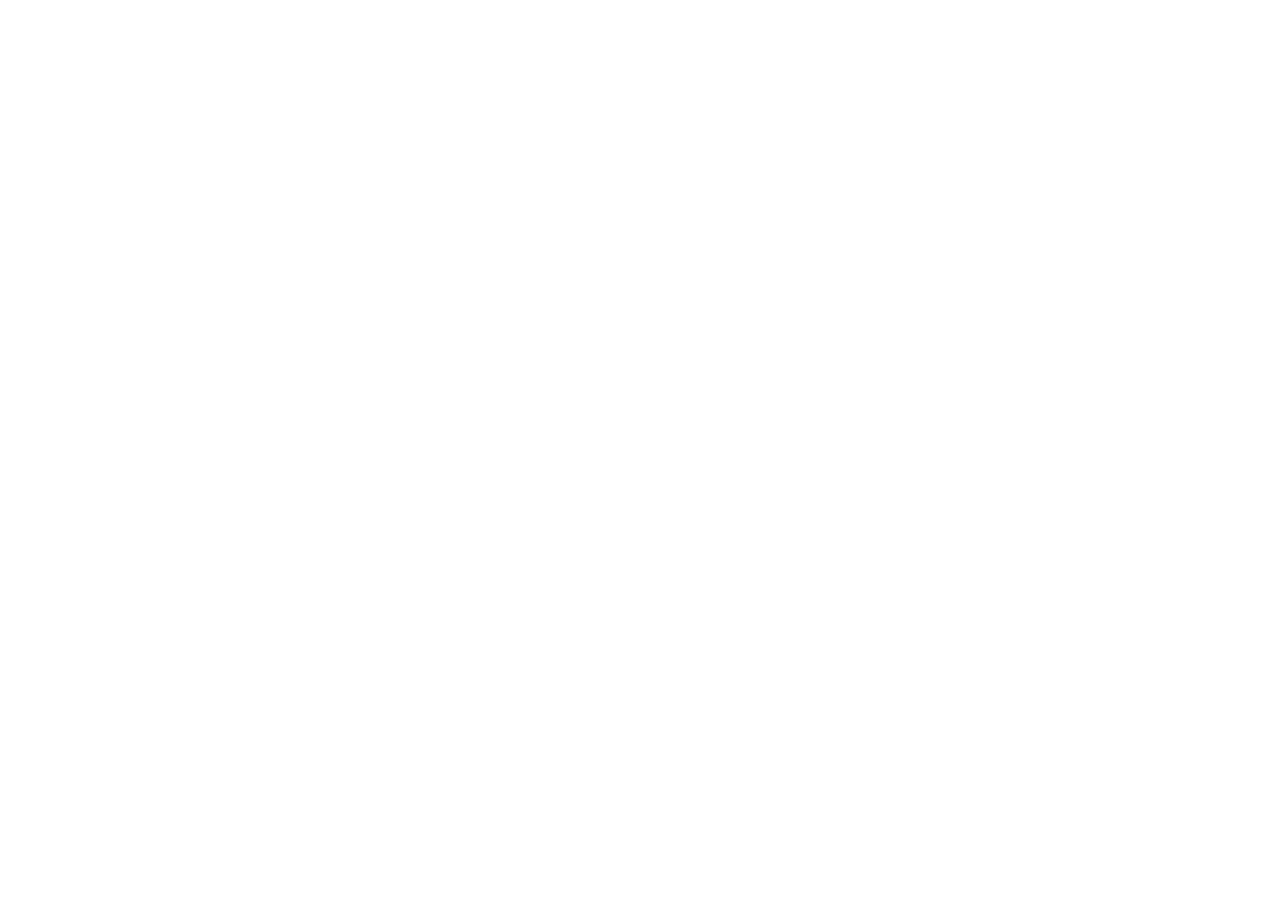
==== html-css-components/accordion/index.html @ d69309a0 "accordion: add initial html" ====
<!DOCTYPE html>
<html lang="pt-br">
<head>
  <meta charset="UTF-8">
  <meta http-equiv="X-UA-Compatible" content="IE=edge">
  <meta name="viewport" content="width=device-width, initial-scale=1.0">
  <title>Accordion Component</title>
</head>
<body>
  
</body>
</html>
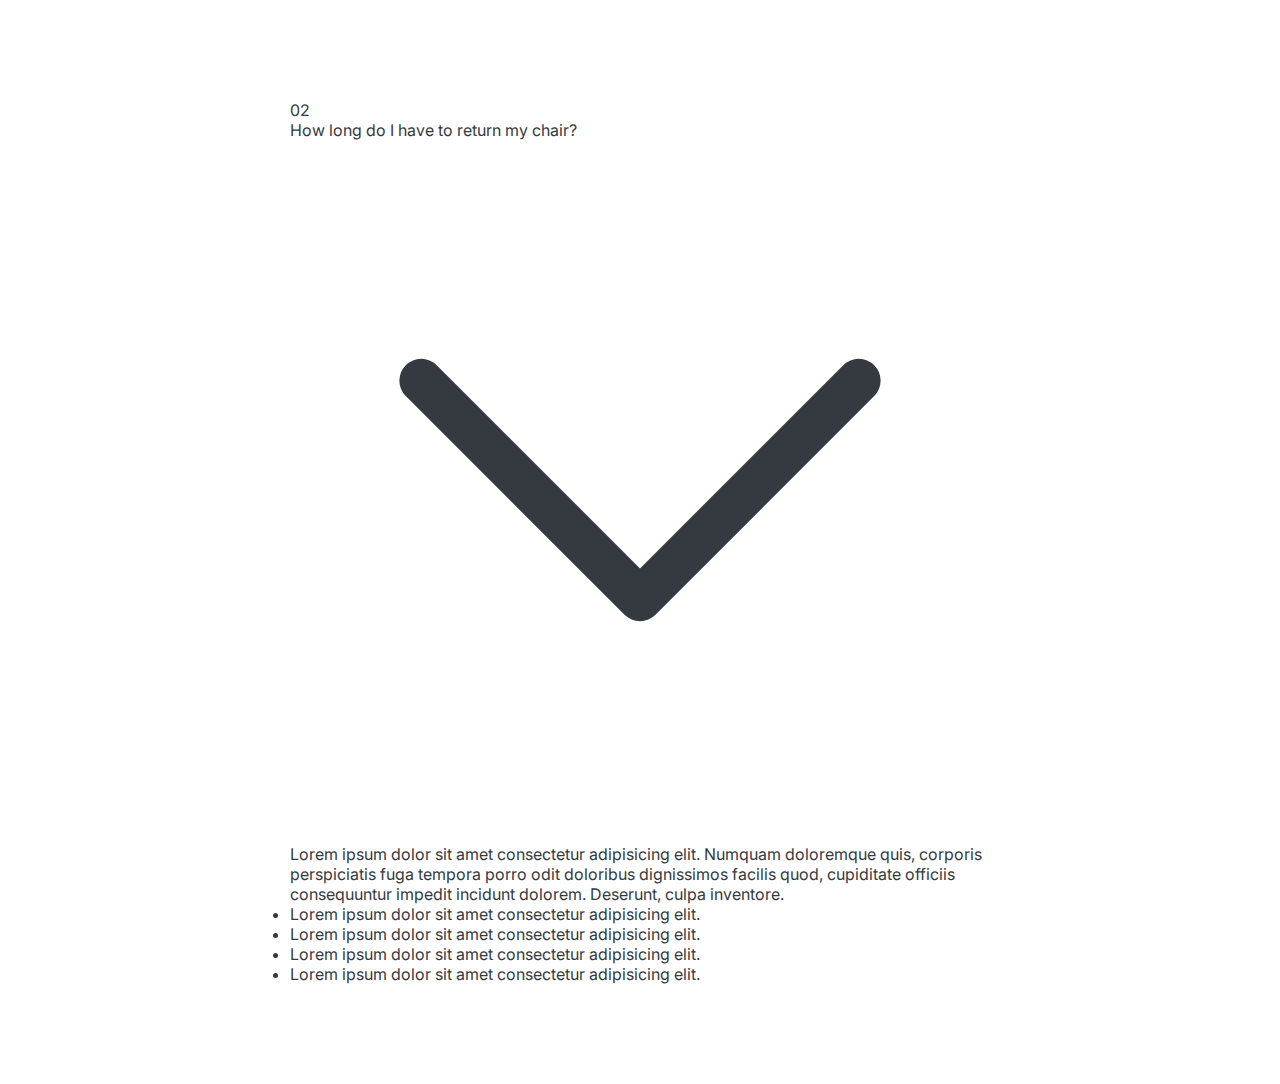
==== commit 0d25612d: "accordion: add html structure and accordion class css" ====
--- a/html-css-components/accordion/index.html
+++ b/html-css-components/accordion/index.html
@@ -1,12 +1,62 @@
 <!DOCTYPE html>
 <html lang="pt-br">
-<head>
-  <meta charset="UTF-8">
-  <meta http-equiv="X-UA-Compatible" content="IE=edge">
-  <meta name="viewport" content="width=device-width, initial-scale=1.0">
-  <title>Accordion Component</title>
-</head>
-<body>
-  
-</body>
-</html>+  <head>
+    <link rel="preconnect" href="https://fonts.googleapis.com" />
+    <link rel="preconnect" href="https://fonts.gstatic.com" crossorigin />
+    <meta charset="UTF-8" />
+    <meta http-equiv="X-UA-Compatible" content="IE=edge" />
+    <meta name="viewport" content="width=device-width, initial-scale=1.0" />
+    <title>Accordion Component</title>
+
+    <link
+      href="https://fonts.googleapis.com/css2?family=Inter:wght@400;500;700&display=swap"
+      rel="stylesheet"
+    />
+
+    <link rel="stylesheet" href="style.css" />
+  </head>
+  <body>
+    <div class="accordion">
+      <div class="item">
+        <p class="number">02</p>
+        <p class="text">How long do I have to return my chair?</p>
+        <svg
+          xmlns="http://www.w3.org/2000/svg"
+          fill="none"
+          viewBox="0 0 24 24"
+          stroke-width="1.5"
+          stroke="currentColor"
+          class="icon"
+        >
+          <path
+            stroke-linecap="round"
+            stroke-linejoin="round"
+            d="M19.5 8.25l-7.5 7.5-7.5-7.5"
+          />
+        </svg>
+        <div class="hidden-box">
+          <p>
+            Lorem ipsum dolor sit amet consectetur adipisicing elit. Numquam
+            doloremque quis, corporis perspiciatis fuga tempora porro odit
+            doloribus dignissimos facilis quod, cupiditate officiis consequuntur
+            impedit incidunt dolorem. Deserunt, culpa inventore.
+          </p>
+          <ul>
+            <li>
+              Lorem ipsum dolor sit amet consectetur adipisicing elit.
+            </li>
+            <li>
+              Lorem ipsum dolor sit amet consectetur adipisicing elit.
+            </li>
+            <li>
+              Lorem ipsum dolor sit amet consectetur adipisicing elit.
+            </li>
+            <li>
+              Lorem ipsum dolor sit amet consectetur adipisicing elit.
+            </li>
+          </ul>
+        </div>
+      </div>  
+    </div>
+  </body>
+</html>
--- a/html-css-components/accordion/style.css
+++ b/html-css-components/accordion/style.css
@@ -0,0 +1,29 @@
+:root {
+  --main-color: #087F5B;
+  --gray-color: #343A40;
+}
+
+*,
+*::after,
+*::before {
+  margin: 0;
+  padding: 0;
+  box-sizing: inherit;
+} 
+  
+html {
+  font-size: 62.5%;
+}
+
+body {
+  box-sizing: border-box;
+  font-family: 'Inter', sans-serif;
+  color: var(--gray-color);
+  font-size: 1.6rem;
+}
+
+.accordion {
+  width: 70rem;
+  margin: 100px auto;
+}
+
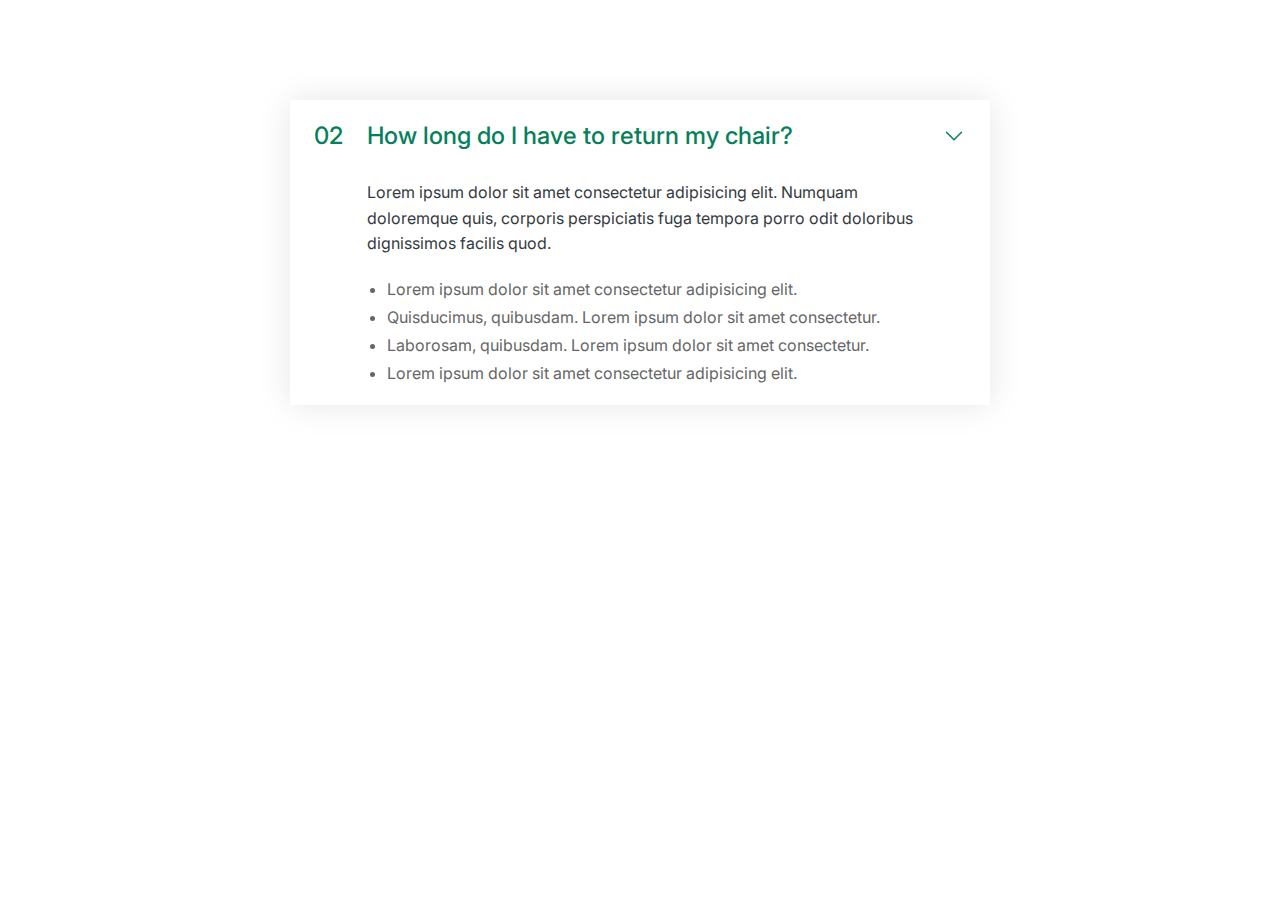
==== commit a654c639: "accordion: add accordion item styles" ====
--- a/html-css-components/accordion/index.html
+++ b/html-css-components/accordion/index.html
@@ -38,18 +38,17 @@
           <p>
             Lorem ipsum dolor sit amet consectetur adipisicing elit. Numquam
             doloremque quis, corporis perspiciatis fuga tempora porro odit
-            doloribus dignissimos facilis quod, cupiditate officiis consequuntur
-            impedit incidunt dolorem. Deserunt, culpa inventore.
+            doloribus dignissimos facilis quod.
           </p>
           <ul>
             <li>
               Lorem ipsum dolor sit amet consectetur adipisicing elit.
             </li>
             <li>
-              Lorem ipsum dolor sit amet consectetur adipisicing elit.
+              Quisducimus, quibusdam. Lorem ipsum dolor sit amet consectetur.
             </li>
             <li>
-              Lorem ipsum dolor sit amet consectetur adipisicing elit.
+              Laborosam, quibusdam. Lorem ipsum dolor sit amet consectetur.
             </li>
             <li>
               Lorem ipsum dolor sit amet consectetur adipisicing elit.
--- a/html-css-components/accordion/style.css
+++ b/html-css-components/accordion/style.css
@@ -1,6 +1,7 @@
 :root {
   --main-color: #087F5B;
   --gray-color: #343A40;
+  --light-gray-color: #666;
 }
 
 *,
@@ -20,6 +21,7 @@
   font-family: 'Inter', sans-serif;
   color: var(--gray-color);
   font-size: 1.6rem;
+  line-height: 1;
 }
 
 .accordion {
@@ -27,3 +29,44 @@
   margin: 100px auto;
 }
 
+.item {
+  box-shadow: 0 0 32px rgba(0, 0, 0, 0.1);
+  padding: 24px;
+
+  display: grid;
+  grid-template-columns: auto 1fr auto;
+  column-gap: 2.4rem;
+  row-gap: 3.2rem;
+  align-items: center;
+}
+
+.number,
+.text {
+  font-size: 2.4rem;
+  font-weight: 500;
+  color: var(--main-color);
+}
+
+.icon {
+  width: 2.4rem;
+  height: 2.4rem;
+  stroke: var(--main-color);
+}
+
+.hidden-box {
+  grid-column: 2;
+}
+
+.hidden-box p {
+  line-height: 1.6;
+  margin-bottom: 2.4rem;
+}
+
+.hidden-box ul {
+  color: var(--light-gray-color);
+  margin-left: 2rem;
+
+  display: flex;
+  flex-direction: column;
+  gap: 1.2rem;
+}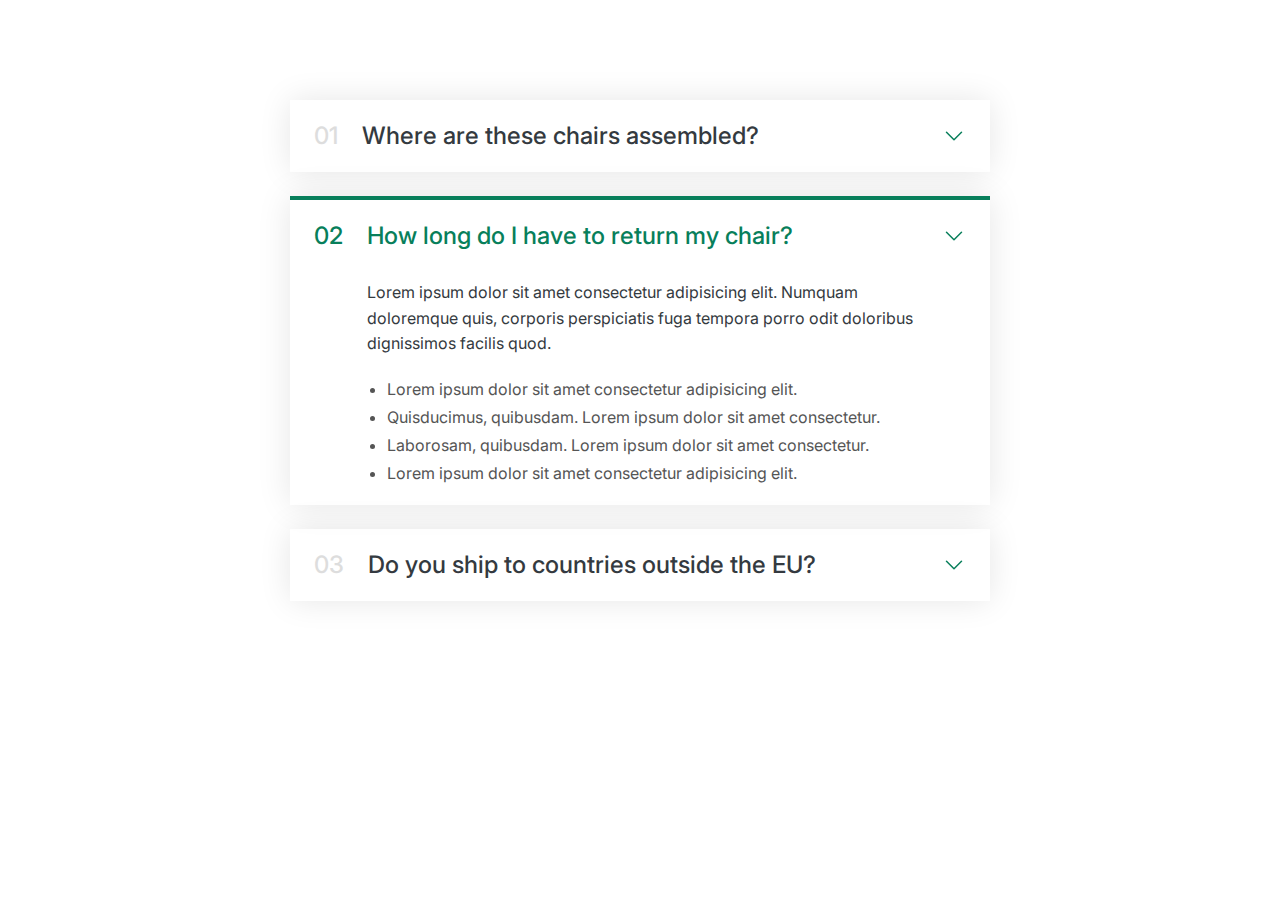
==== commit 77762c7a: "accordion: finalize html and css" ====
--- a/html-css-components/accordion/index.html
+++ b/html-css-components/accordion/index.html
@@ -18,8 +18,86 @@
   <body>
     <div class="accordion">
       <div class="item">
+        <p class="number">01</p>
+        <p class="text">Where are these chairs assembled?</p>
+        <svg
+          xmlns="http://www.w3.org/2000/svg"
+          fill="none"
+          viewBox="0 0 24 24"
+          stroke-width="1.5"
+          stroke="currentColor"
+          class="icon"
+        >
+          <path
+            stroke-linecap="round"
+            stroke-linejoin="round"
+            d="M19.5 8.25l-7.5 7.5-7.5-7.5"
+          />
+        </svg>
+        <div class="hidden-box">
+          <p>
+            Lorem ipsum dolor sit amet consectetur adipisicing elit. Numquam
+            doloremque quis, corporis perspiciatis fuga tempora porro odit
+            doloribus dignissimos facilis quod.
+          </p>
+          <ul>
+            <li>
+              Lorem ipsum dolor sit amet consectetur adipisicing elit.
+            </li>
+            <li>
+              Quisducimus, quibusdam. Lorem ipsum dolor sit amet consectetur.
+            </li>
+            <li>
+              Laborosam, quibusdam. Lorem ipsum dolor sit amet consectetur.
+            </li>
+            <li>
+              Lorem ipsum dolor sit amet consectetur adipisicing elit.
+            </li>
+          </ul>
+        </div>
+      </div>  
+      <div class="item open">
         <p class="number">02</p>
         <p class="text">How long do I have to return my chair?</p>
+        <svg
+          xmlns="http://www.w3.org/2000/svg"
+          fill="none"
+          viewBox="0 0 24 24"
+          stroke-width="1.5"
+          stroke="currentColor"
+          class="icon"
+        >
+          <path
+            stroke-linecap="round"
+            stroke-linejoin="round"
+            d="M19.5 8.25l-7.5 7.5-7.5-7.5"
+          />
+        </svg>
+        <div class="hidden-box">
+          <p>
+            Lorem ipsum dolor sit amet consectetur adipisicing elit. Numquam
+            doloremque quis, corporis perspiciatis fuga tempora porro odit
+            doloribus dignissimos facilis quod.
+          </p>
+          <ul>
+            <li>
+              Lorem ipsum dolor sit amet consectetur adipisicing elit.
+            </li>
+            <li>
+              Quisducimus, quibusdam. Lorem ipsum dolor sit amet consectetur.
+            </li>
+            <li>
+              Laborosam, quibusdam. Lorem ipsum dolor sit amet consectetur.
+            </li>
+            <li>
+              Lorem ipsum dolor sit amet consectetur adipisicing elit.
+            </li>
+          </ul>
+        </div>
+      </div>  
+      <div class="item">
+        <p class="number">03</p>
+        <p class="text">Do you ship to countries outside the EU?</p>
         <svg
           xmlns="http://www.w3.org/2000/svg"
           fill="none"
--- a/html-css-components/accordion/style.css
+++ b/html-css-components/accordion/style.css
@@ -1,7 +1,8 @@
 :root {
   --main-color: #087F5B;
   --gray-color: #343A40;
-  --light-gray-color: #666;
+  --gray-color-100: #DDDDDD;
+  --gray-color-300: #555555;
 }
 
 *,
@@ -27,6 +28,10 @@
 .accordion {
   width: 70rem;
   margin: 100px auto;
+
+  display: flex;
+  flex-direction: column;
+  gap: 2.4rem;
 }
 
 .item {
@@ -44,7 +49,10 @@
 .text {
   font-size: 2.4rem;
   font-weight: 500;
-  color: var(--main-color);
+}
+
+.number {
+  color: var(--gray-color-100);
 }
 
 .icon {
@@ -55,6 +63,7 @@
 
 .hidden-box {
   grid-column: 2;
+  display: none;
 }
 
 .hidden-box p {
@@ -63,10 +72,27 @@
 }
 
 .hidden-box ul {
-  color: var(--light-gray-color);
+  color: var(--gray-color-300);
   margin-left: 2rem;
 
   display: flex;
   flex-direction: column;
   gap: 1.2rem;
+}
+
+/*
+  OPEN STATE
+*/
+
+.open {
+  border-top: 4px solid var(--main-color);
+}
+
+.open .hidden-box {
+  display: block;
+}
+
+.open .number,
+.open .text {
+  color: var(--main-color);
 }